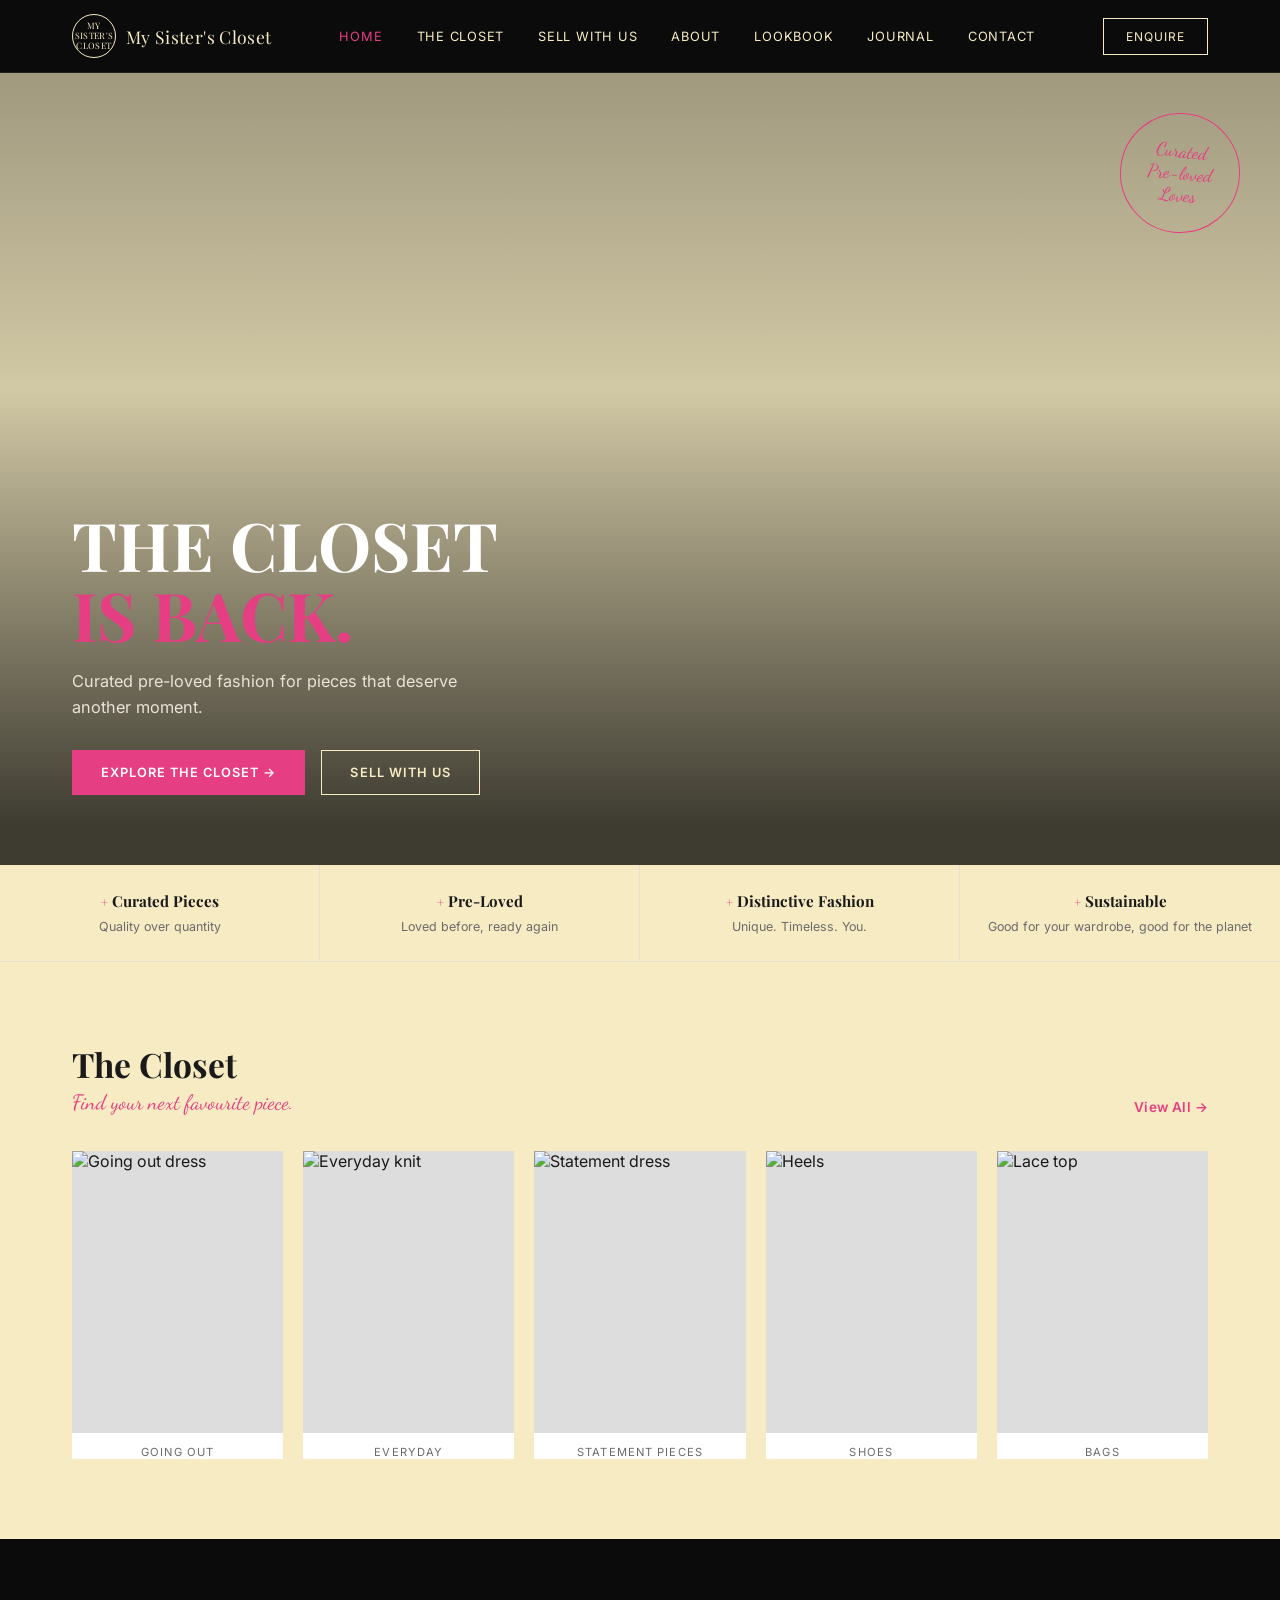
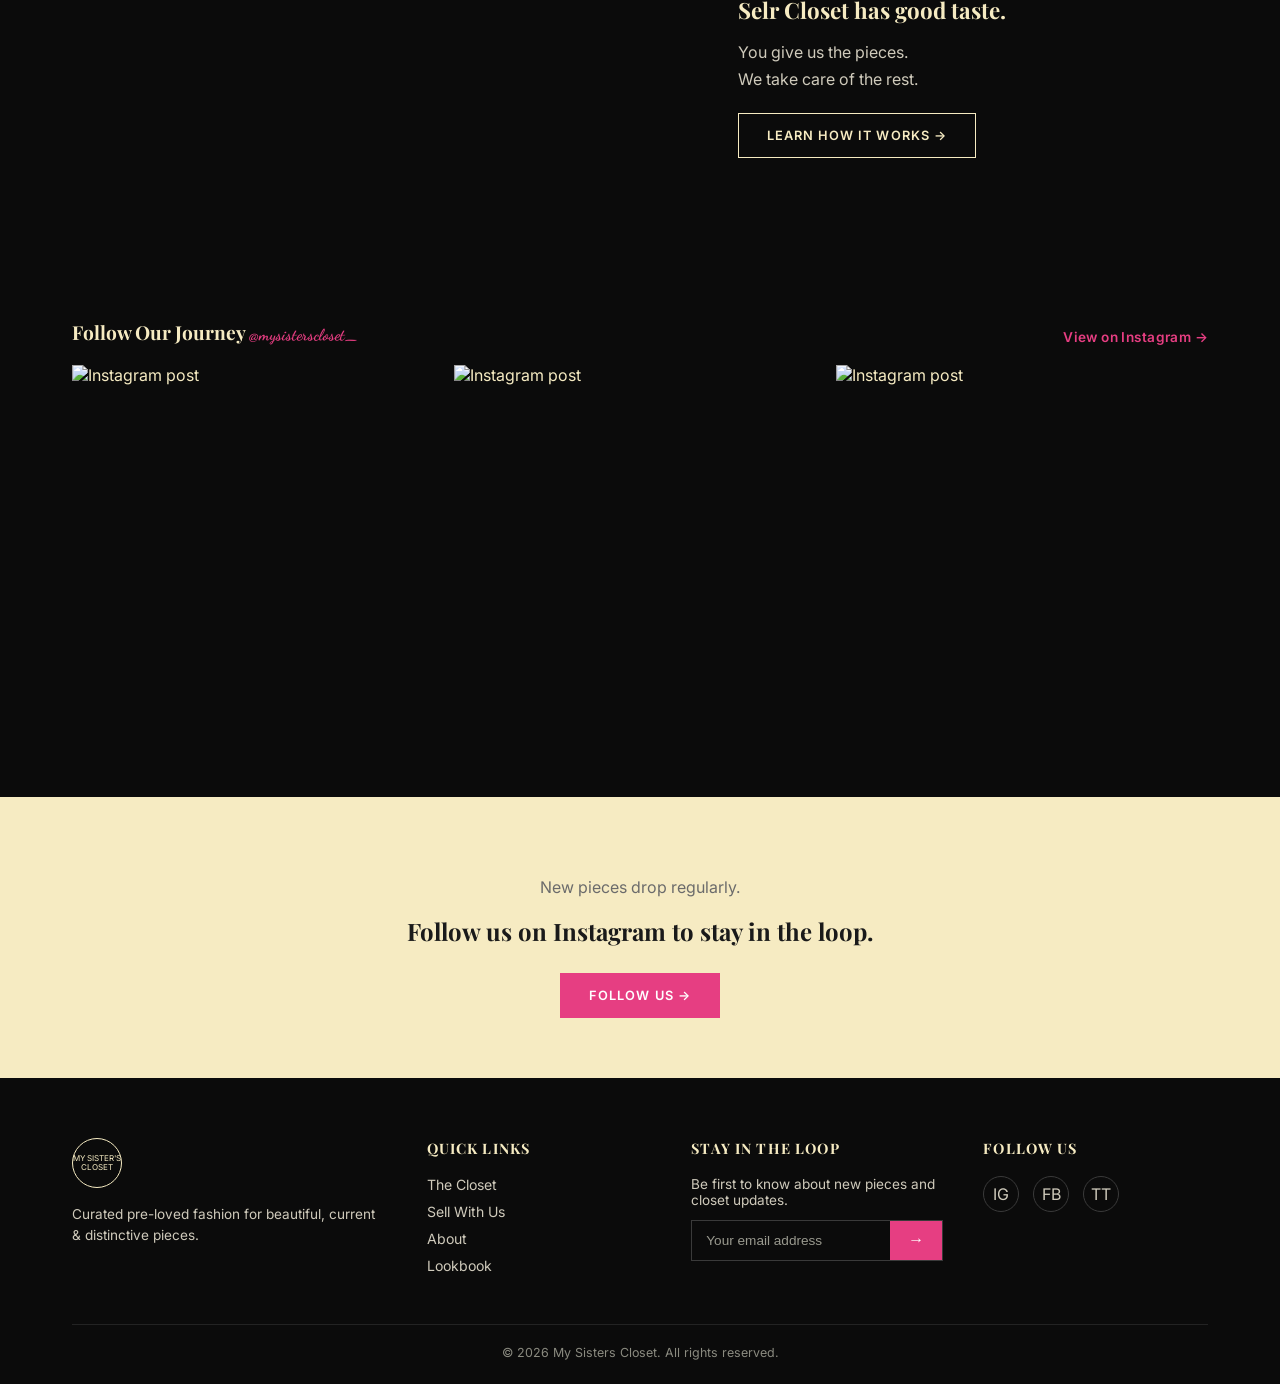
==== index.html @ 605d4361 "Initial build: My Sister's Closet website Co-Authored-By: Claude Sonnet 5 <noreply@anthropic.com>" ====
<!DOCTYPE html>
<html lang="en">
<head>
<meta charset="UTF-8">
<meta name="viewport" content="width=device-width, initial-scale=1.0">
<title>My Sister's Closet — Curated Pre-Loved Fashion</title>
<meta name="description" content="My Sister's Closet — curated pre-loved fashion for pieces that deserve another moment. The closet is back.">
<link rel="stylesheet" href="css/style.css">
</head>
<body>

<header class="site-header">
  <div class="header-inner">
    <a href="index.html" class="logo">
      <span class="badge">MY SISTER'S<br>CLOSET</span>
      My Sister's Closet
    </a>
    <nav class="nav-links">
      <a href="index.html" class="active">Home</a>
      <a href="pages/closet.html">The Closet</a>
      <a href="pages/sell.html">Sell With Us</a>
      <a href="pages/about.html">About</a>
      <a href="pages/lookbook.html">Lookbook</a>
      <a href="pages/journal.html">Journal</a>
      <a href="pages/contact.html">Contact</a>
    </nav>
    <a href="pages/contact.html" class="header-cta">Enquire</a>
    <button class="nav-toggle" aria-label="Open menu">&#9776;</button>
  </div>
</header>

<div class="mobile-nav">
  <button class="close-btn" aria-label="Close menu">&times;</button>
  <a href="index.html">Home</a>
  <a href="pages/closet.html">The Closet</a>
  <a href="pages/sell.html">Sell With Us</a>
  <a href="pages/about.html">About</a>
  <a href="pages/lookbook.html">Lookbook</a>
  <a href="pages/journal.html">Journal</a>
  <a href="pages/contact.html">Contact</a>
</div>

<section class="hero" style="background-image:url('https://images.unsplash.com/photo-1483985988355-763728e1935b?auto=format&fit=crop&w=1600&q=80');">
  <div class="hero-stamp">Curated<br>Pre-loved<br>Loves</div>
  <div class="hero-content">
    <h1>THE CLOSET<br><span class="accent">IS BACK.</span></h1>
    <p>Curated pre-loved fashion for pieces that deserve another moment.</p>
    <div class="hero-actions">
      <a href="pages/closet.html" class="btn btn-primary">Explore the Closet &rarr;</a>
      <a href="pages/sell.html" class="btn btn-outline-light">Sell With Us</a>
    </div>
  </div>
</section>

<div class="feature-strip">
  <div><strong><span class="plus">+</span> Curated Pieces</strong><span>Quality over quantity</span></div>
  <div><strong><span class="plus">+</span> Pre-Loved</strong><span>Loved before, ready again</span></div>
  <div><strong><span class="plus">+</span> Distinctive Fashion</strong><span>Unique. Timeless. You.</span></div>
  <div><strong><span class="plus">+</span> Sustainable</strong><span>Good for your wardrobe, good for the planet</span></div>
</div>

<section class="section">
  <div class="container">
    <div class="section-head">
      <div>
        <h2>The Closet</h2>
        <span class="eyebrow">Find your next favourite piece.</span>
      </div>
      <a href="pages/closet.html" class="text-link">View All &rarr;</a>
    </div>
    <div class="grid">
      <a href="pages/closet.html" class="card"><div class="img-wrap"><img src="https://images.unsplash.com/photo-1595777457583-95e059d581b8?auto=format&fit=crop&w=500&q=80" alt="Going out dress"></div><div class="label">Going Out</div></a>
      <a href="pages/closet.html" class="card"><div class="img-wrap"><img src="https://images.unsplash.com/photo-1520367445093-50dc08a59d9d?auto=format&fit=crop&w=500&q=80" alt="Everyday knit"></div><div class="label">Everyday</div></a>
      <a href="pages/closet.html" class="card"><div class="img-wrap"><img src="https://images.unsplash.com/photo-1483985988355-763728e1935b?auto=format&fit=crop&w=500&q=80" alt="Statement dress"></div><div class="label">Statement Pieces</div></a>
      <a href="pages/closet.html" class="card"><div class="img-wrap"><img src="https://images.unsplash.com/photo-1543163521-1bf539c55dd2?auto=format&fit=crop&w=500&q=80" alt="Heels"></div><div class="label">Shoes</div></a>
      <a href="pages/closet.html" class="card"><div class="img-wrap"><img src="https://images.unsplash.com/photo-1584917865442-de89df76afd3?auto=format&fit=crop&w=500&q=80" alt="Lace top"></div><div class="label">Bags</div></a>
    </div>
  </div>
</section>

<section class="band-dark">
  <div class="band-split">
    <div style="background:url('https://images.unsplash.com/photo-1445205170230-053b83016050?auto=format&fit=crop&w=900&q=80') center/cover;min-height:320px;"></div>
    <div>
      <h3>Selr Closet has good taste.</h3>
      <p>You give us the pieces.<br>We take care of the rest.</p>
      <a href="pages/sell.html" class="btn btn-outline-light">Learn How It Works &rarr;</a>
    </div>
  </div>
</section>

<section class="band-dark" style="padding:60px 0;">
  <div class="container">
    <div class="section-head" style="margin-bottom:20px;">
      <h3 style="font-size:1.2rem;">Follow Our Journey <span class="script" style="font-size:1rem;">@mysisterscloset_</span></h3>
      <a href="https://instagram.com" class="text-link" target="_blank" rel="noopener">View on Instagram &rarr;</a>
    </div>
    <div class="insta-strip">
      <img src="https://images.unsplash.com/photo-1490481651871-ab68de25d43d?auto=format&fit=crop&w=400&q=80" alt="Instagram post">
      <img src="https://images.unsplash.com/photo-1490114538077-0a7f8cb49891?auto=format&fit=crop&w=400&q=80" alt="Instagram post">
      <img src="https://images.unsplash.com/photo-1515372039744-b8f02a3ae446?auto=format&fit=crop&w=400&q=80" alt="Instagram post">
    </div>
  </div>
</section>

<section class="section" style="padding-bottom:0;">
  <div class="container" style="text-align:center;">
    <p style="color:var(--muted);margin-bottom:18px;">New pieces drop regularly.</p>
    <h3 style="margin-bottom:26px;font-size:1.5rem;">Follow us on Instagram to stay in the loop.</h3>
    <a href="pages/contact.html" class="btn btn-primary" style="margin-bottom:60px;">Follow Us &rarr;</a>
  </div>
</section>

<footer class="site-footer">
  <div class="container">
    <div class="footer-grid">
      <div>
        <div class="footer-logo">
          <span class="badge">MY SISTER'S<br>CLOSET</span>
        </div>
        <p style="font-size:.85rem;line-height:1.6;">Curated pre-loved fashion for beautiful, current & distinctive pieces.</p>
      </div>
      <div>
        <h5>Quick Links</h5>
        <ul>
          <li><a href="pages/closet.html">The Closet</a></li>
          <li><a href="pages/sell.html">Sell With Us</a></li>
          <li><a href="pages/about.html">About</a></li>
          <li><a href="pages/lookbook.html">Lookbook</a></li>
        </ul>
      </div>
      <div>
        <h5>Stay in the Loop</h5>
        <p style="font-size:.85rem;">Be first to know about new pieces and closet updates.</p>
        <form class="newsletter-form">
          <input type="email" placeholder="Your email address" required>
          <button type="submit" aria-label="Subscribe">&rarr;</button>
        </form>
      </div>
      <div>
        <h5>Follow Us</h5>
        <div class="social-row">
          <a href="https://instagram.com" target="_blank" rel="noopener">IG</a>
          <a href="https://facebook.com" target="_blank" rel="noopener">FB</a>
          <a href="https://tiktok.com" target="_blank" rel="noopener">TT</a>
        </div>
      </div>
    </div>
    <div class="footer-bottom">&copy; <span id="year"></span> My Sisters Closet. All rights reserved.</div>
  </div>
</footer>

<script src="js/main.js"></script>
</body>
</html>
---- css/style.css ----
/* My Sister's Closet — shared styles */
@import url('https://fonts.googleapis.com/css2?family=Playfair+Display:ital,wght@0,400;0,500;0,600;0,700;1,500&family=Inter:wght@300;400;500;600;700&family=Dancing+Script:wght@600;700&display=swap');

:root{
  --black:#0b0b0b;
  --cream:#f6ebc2;
  --pink:#e63e82;
  --pink-soft:#eeb6c3;
  --white:#ffffff;
  --ink:#1a1a1a;
  --muted:#6b6b6b;
  --line:#e7e0cf;
  --max:1200px;
  --radius:2px;
}

*{box-sizing:border-box;margin:0;padding:0;}
html{scroll-behavior:smooth;}
body{
  font-family:'Inter',sans-serif;
  color:var(--ink);
  background:var(--cream);
  -webkit-font-smoothing:antialiased;
  overflow-x:hidden;
}
img{max-width:100%;display:block;}
a{color:inherit;text-decoration:none;}
ul{list-style:none;}

h1,h2,h3,.font-serif{font-family:'Playfair Display',serif;}
.script{font-family:'Dancing Script',cursive;color:var(--pink);}

.container{max-width:var(--max);margin:0 auto;padding:0 32px;}

/* Buttons */
.btn{
  display:inline-flex;align-items:center;gap:8px;
  padding:14px 28px;font-size:.8rem;letter-spacing:.08em;text-transform:uppercase;
  border:1px solid transparent;cursor:pointer;transition:all .25s ease;font-weight:600;
}
.btn-primary{background:var(--pink);color:var(--white);}
.btn-primary:hover{background:#c72f6c;}
.btn-dark{background:var(--black);color:var(--white);}
.btn-dark:hover{background:#000;opacity:.85;}
.btn-outline{background:transparent;border-color:var(--black);color:var(--black);}
.btn-outline:hover{background:var(--black);color:var(--white);}
.btn-outline-light{background:transparent;border-color:var(--cream);color:var(--cream);}
.btn-outline-light:hover{background:var(--cream);color:var(--black);}
.text-link{display:inline-flex;align-items:center;gap:6px;color:var(--pink);font-weight:600;font-size:.85rem;letter-spacing:.03em;}
.text-link:hover{gap:10px;}

/* Header */
.site-header{
  position:sticky;top:0;z-index:100;
  background:var(--black);color:var(--cream);
  border-bottom:1px solid #232323;
}
.header-inner{
  display:flex;align-items:center;justify-content:space-between;
  padding:14px 32px;max-width:var(--max);margin:0 auto;
}
.logo{display:flex;align-items:center;gap:10px;font-family:'Playfair Display',serif;font-size:1.1rem;letter-spacing:.02em;}
.logo .badge{
  width:44px;height:44px;border-radius:50%;border:1.5px solid var(--cream);
  display:flex;align-items:center;justify-content:center;font-size:.55rem;text-align:center;line-height:1.1;
}
.nav-links{display:flex;gap:34px;font-size:.8rem;letter-spacing:.06em;text-transform:uppercase;}
.nav-links a{position:relative;padding:4px 0;}
.nav-links a:hover, .nav-links a.active{color:var(--pink);}
.header-cta{border:1px solid var(--cream);padding:10px 22px;font-size:.75rem;letter-spacing:.08em;text-transform:uppercase;}
.header-cta:hover{background:var(--cream);color:var(--black);}
.nav-toggle{display:none;background:none;border:none;color:var(--cream);font-size:1.5rem;cursor:pointer;}

/* Hero */
.hero{
  position:relative;min-height:88vh;display:flex;align-items:flex-end;
  background-size:cover;background-position:center;color:var(--white);
}
.hero::after{
  content:"";position:absolute;inset:0;
  background:linear-gradient(0deg,rgba(0,0,0,.75) 5%,rgba(0,0,0,.15) 60%,rgba(0,0,0,.35) 100%);
  z-index:0;
}
.hero-content{position:relative;z-index:1;padding:70px 32px;max-width:var(--max);margin:0 auto;width:100%;}
.hero-content h1{font-size:clamp(2.4rem,6vw,4.2rem);line-height:1.05;font-weight:700;}
.hero-content h1 .accent{color:var(--pink);}
.hero-content p{max-width:440px;margin:18px 0 30px;color:#e8e3d6;font-size:1.02rem;line-height:1.6;}
.hero-actions{display:flex;gap:16px;flex-wrap:wrap;}
.hero-stamp{
  position:absolute;top:40px;right:40px;z-index:1;
  width:120px;height:120px;border:1px solid var(--pink);border-radius:50%;
  display:flex;align-items:center;justify-content:center;text-align:center;
  color:var(--pink);font-family:'Dancing Script',cursive;font-size:1.15rem;transform:rotate(6deg);
}

/* Feature strip */
.feature-strip{
  display:grid;grid-template-columns:repeat(4,1fr);
  border-bottom:1px solid var(--line);background:var(--cream);
}
.feature-strip div{
  padding:26px 20px;text-align:center;border-right:1px solid var(--line);
}
.feature-strip div:last-child{border-right:none;}
.feature-strip strong{display:block;font-family:'Playfair Display',serif;font-size:.95rem;margin-bottom:4px;}
.feature-strip span{font-size:.78rem;color:var(--muted);}
.feature-strip .plus{color:var(--pink);}

/* Section headings */
.section{padding:80px 0;}
.section-head{display:flex;justify-content:space-between;align-items:flex-end;margin-bottom:36px;flex-wrap:wrap;gap:16px;}
.section-head h2{font-size:2.1rem;}
.eyebrow{color:var(--pink);font-family:'Dancing Script',cursive;font-size:1.3rem;display:block;margin-top:4px;}

/* Product grid */
.grid{display:grid;grid-template-columns:repeat(5,1fr);gap:20px;}
.card{background:var(--white);overflow:hidden;position:relative;transition:transform .3s ease;}
.card:hover{transform:translateY(-4px);}
.card .img-wrap{aspect-ratio:3/4;overflow:hidden;background:#ddd;}
.card img{width:100%;height:100%;object-fit:cover;transition:transform .5s ease;}
.card:hover img{transform:scale(1.06);}
.card .label{
  padding:12px 4px 0;font-size:.7rem;letter-spacing:.1em;text-transform:uppercase;color:var(--muted);text-align:center;
}
.card .tag{
  position:absolute;top:10px;left:10px;background:var(--pink);color:#fff;
  font-size:.62rem;letter-spacing:.06em;text-transform:uppercase;padding:4px 9px;
}

/* Dark band */
.band-dark{background:var(--black);color:var(--cream);}
.band-split{display:grid;grid-template-columns:1.2fr 1fr;}
.band-split > div{padding:56px 40px;}
.band-split h3{font-size:1.4rem;margin-bottom:14px;}
.band-split p{color:#cfcabb;line-height:1.7;margin-bottom:20px;}
.insta-strip{display:grid;grid-template-columns:repeat(3,1fr);gap:10px;margin-top:20px;}
.insta-strip img{aspect-ratio:1/1;object-fit:cover;}

/* Journal */
.journal-grid{display:grid;grid-template-columns:repeat(3,1fr);gap:28px;}
.journal-card img{aspect-ratio:4/3;object-fit:cover;margin-bottom:16px;}
.journal-card .date{font-size:.72rem;letter-spacing:.08em;text-transform:uppercase;color:var(--pink);margin-bottom:8px;}
.journal-card h4{font-size:1.15rem;margin-bottom:10px;line-height:1.35;}

/* Footer */
.site-footer{background:var(--black);color:#cfcabb;padding:60px 0 24px;}
.footer-grid{display:grid;grid-template-columns:1.4fr 1fr 1fr 1fr;gap:40px;margin-bottom:40px;}
.footer-grid h5{color:var(--cream);font-family:'Playfair Display',serif;font-size:.9rem;letter-spacing:.08em;text-transform:uppercase;margin-bottom:18px;}
.footer-grid li{margin-bottom:10px;font-size:.88rem;}
.footer-grid li a:hover{color:var(--pink);}
.footer-logo{display:flex;align-items:center;gap:12px;margin-bottom:16px;}
.footer-logo .badge{width:50px;height:50px;border-radius:50%;border:1.5px solid var(--cream);display:flex;align-items:center;justify-content:center;font-size:.5rem;text-align:center;line-height:1.1;color:var(--cream);}
.newsletter-form{display:flex;margin-top:12px;border:1px solid #3a3a3a;}
.newsletter-form input{flex:1;background:transparent;border:none;padding:12px 14px;color:var(--cream);font-size:.85rem;}
.newsletter-form input::placeholder{color:#9a9a8f;}
.newsletter-form button{background:var(--pink);color:#fff;border:none;padding:0 18px;cursor:pointer;font-size:1rem;}
.social-row{display:flex;gap:14px;margin-top:16px;}
.social-row a{width:36px;height:36px;border:1px solid #3a3a3a;border-radius:50%;display:flex;align-items:center;justify-content:center;}
.social-row a:hover{border-color:var(--pink);color:var(--pink);}
.footer-bottom{border-top:1px solid #232323;padding-top:20px;text-align:center;font-size:.78rem;color:#8b8b80;}

/* Page hero (interior pages) */
.page-hero{padding:80px 0 40px;text-align:center;background:var(--cream);}
.page-hero h1{font-size:2.6rem;}
.page-hero .script{display:block;font-size:1.4rem;margin-top:6px;}

/* Filters */
.filter-row{display:flex;gap:10px;flex-wrap:wrap;justify-content:center;margin-bottom:40px;}
.filter-row button{
  padding:9px 20px;border:1px solid var(--black);background:transparent;font-size:.75rem;
  letter-spacing:.06em;text-transform:uppercase;cursor:pointer;transition:.2s;
}
.filter-row button.active,.filter-row button:hover{background:var(--black);color:var(--white);}

/* Steps */
.steps{display:grid;grid-template-columns:repeat(3,1fr);gap:30px;margin:50px 0;}
.step{text-align:center;padding:0 20px;}
.step .num{
  width:64px;height:64px;border:1.5px solid var(--pink);border-radius:50%;
  display:flex;align-items:center;justify-content:center;margin:0 auto 18px;
  font-family:'Playfair Display',serif;color:var(--pink);font-size:1.2rem;
}
.step h4{margin-bottom:10px;font-size:1.05rem;}
.step p{color:var(--muted);font-size:.92rem;line-height:1.6;}

.cta-band{
  background:var(--black);color:var(--cream);text-align:center;padding:60px 32px;
}
.cta-band h3{font-size:1.7rem;margin-bottom:22px;}

/* Timeline (about) */
.timeline{display:flex;justify-content:space-between;position:relative;margin:60px 0 20px;padding:0 20px;}
.timeline::before{content:"";position:absolute;top:14px;left:0;right:0;height:1px;background:#3a3a3a;}
.timeline .point{position:relative;text-align:center;flex:1;}
.timeline .dot{width:11px;height:11px;border-radius:50%;background:var(--pink);margin:0 auto 14px;position:relative;z-index:1;}
.timeline .year{font-family:'Playfair Display',serif;font-size:1.3rem;color:var(--cream);}
.timeline .desc{font-size:.82rem;color:#a9a495;margin-top:4px;}

/* Contact */
.contact-wrap{display:grid;grid-template-columns:1fr 1fr;gap:60px;}
.contact-info li{margin-bottom:22px;font-size:.95rem;line-height:1.6;}
.contact-info .k{color:var(--pink);font-size:.72rem;text-transform:uppercase;letter-spacing:.08em;display:block;margin-bottom:4px;}
form.contact-form{display:flex;flex-direction:column;gap:16px;}
form.contact-form input, form.contact-form textarea{
  border:1px solid var(--line);background:var(--white);padding:14px 16px;font-family:inherit;font-size:.92rem;
}
form.contact-form textarea{min-height:130px;resize:vertical;}
form.contact-form button{align-self:flex-start;}

/* Lookbook */
.lookbook-grid{columns:4;column-gap:16px;}
.lookbook-grid img{margin-bottom:16px;width:100%;break-inside:avoid;}

/* Responsive */
@media(max-width:1024px){
  .grid{grid-template-columns:repeat(3,1fr);}
  .feature-strip{grid-template-columns:repeat(2,1fr);}
  .feature-strip div:nth-child(2){border-right:none;}
  .band-split{grid-template-columns:1fr;}
  .footer-grid{grid-template-columns:1fr 1fr;}
  .journal-grid{grid-template-columns:1fr 1fr;}
  .contact-wrap{grid-template-columns:1fr;}
  .lookbook-grid{columns:3;}
  .steps{grid-template-columns:1fr;}
}
@media(max-width:720px){
  .nav-links,.header-cta{display:none;}
  .nav-toggle{display:block;}
  .grid{grid-template-columns:repeat(2,1fr);}
  .footer-grid{grid-template-columns:1fr;}
  .journal-grid{grid-template-columns:1fr;}
  .lookbook-grid{columns:2;}
  .timeline{flex-direction:column;gap:24px;}
  .timeline::before{display:none;}
  .hero-stamp{width:90px;height:90px;font-size:.9rem;top:20px;right:20px;}
}

/* Mobile nav drawer */
.mobile-nav{
  display:none;position:fixed;inset:0;background:var(--black);z-index:200;
  flex-direction:column;padding:80px 32px;gap:26px;
}
.mobile-nav.open{display:flex;}
.mobile-nav a{color:var(--cream);font-size:1.1rem;text-transform:uppercase;letter-spacing:.06em;}
.mobile-nav .close-btn{position:absolute;top:24px;right:28px;background:none;border:none;color:var(--cream);font-size:1.8rem;cursor:pointer;}
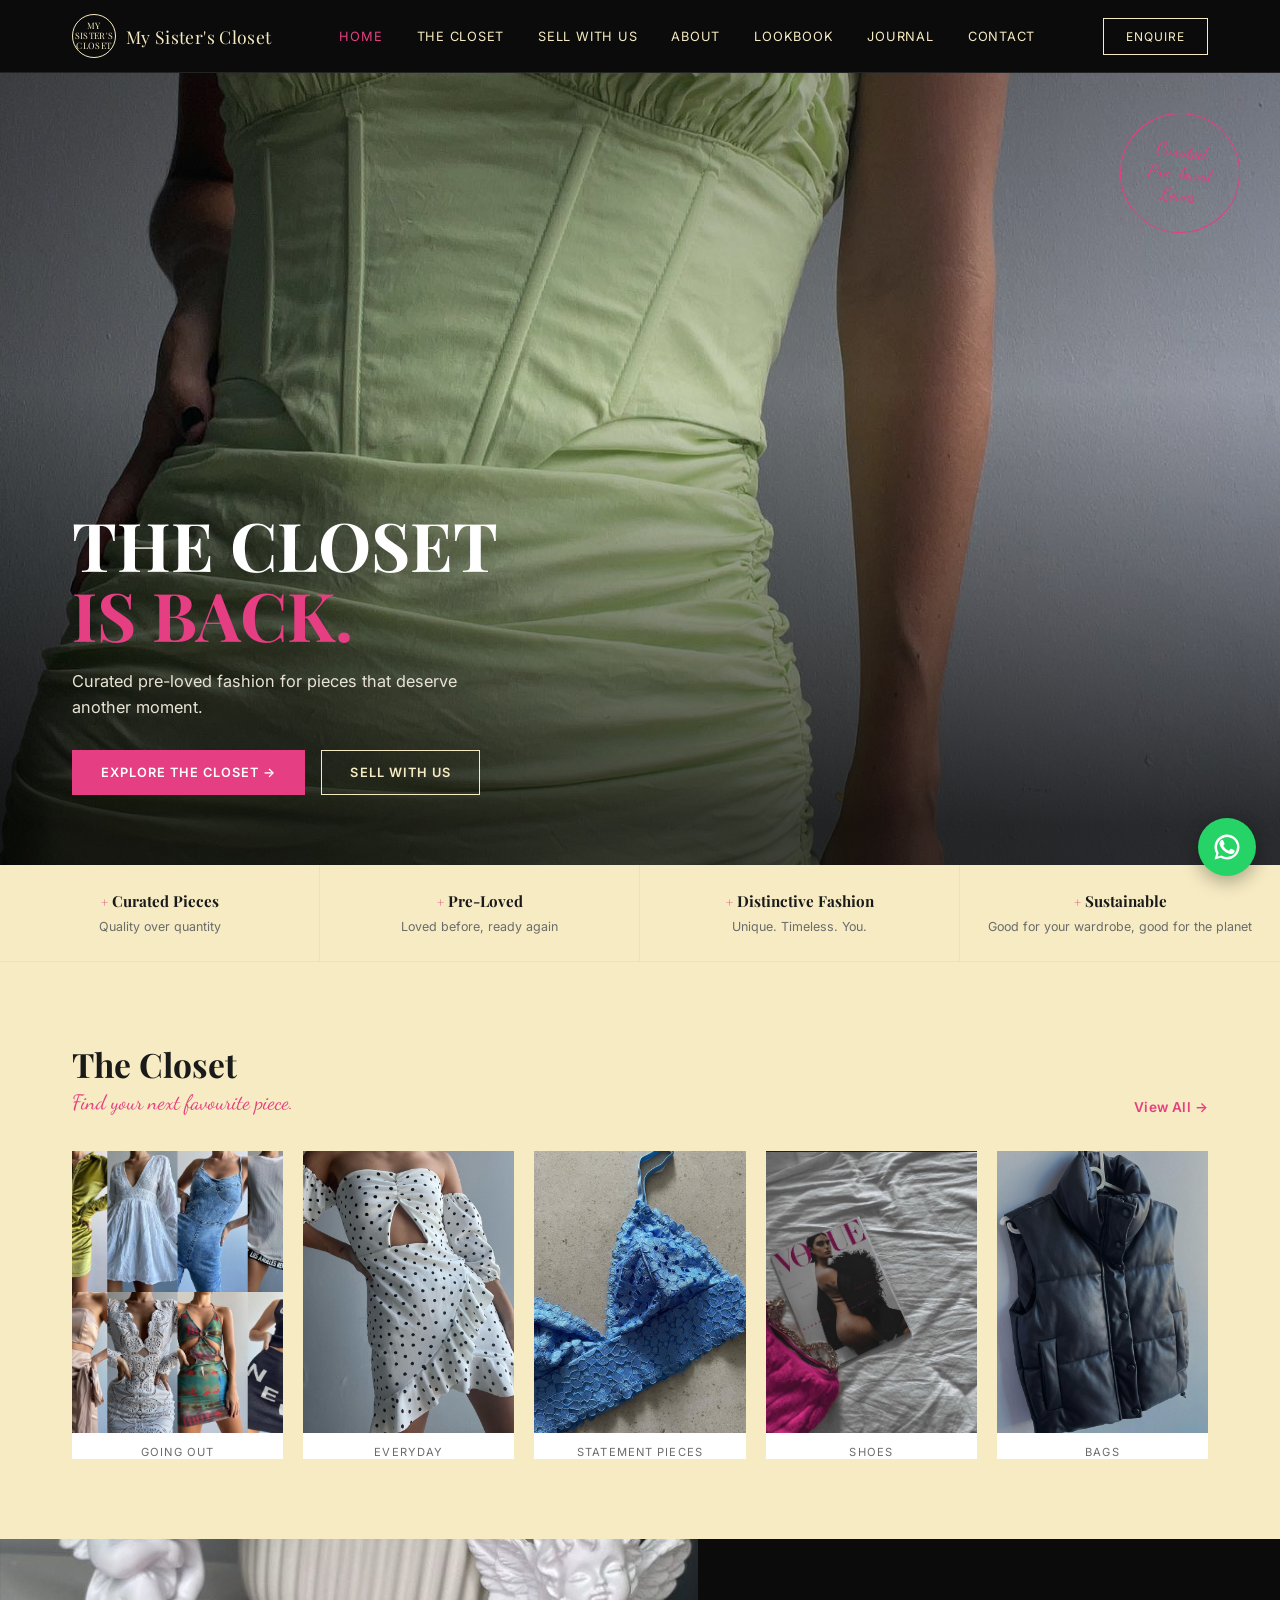
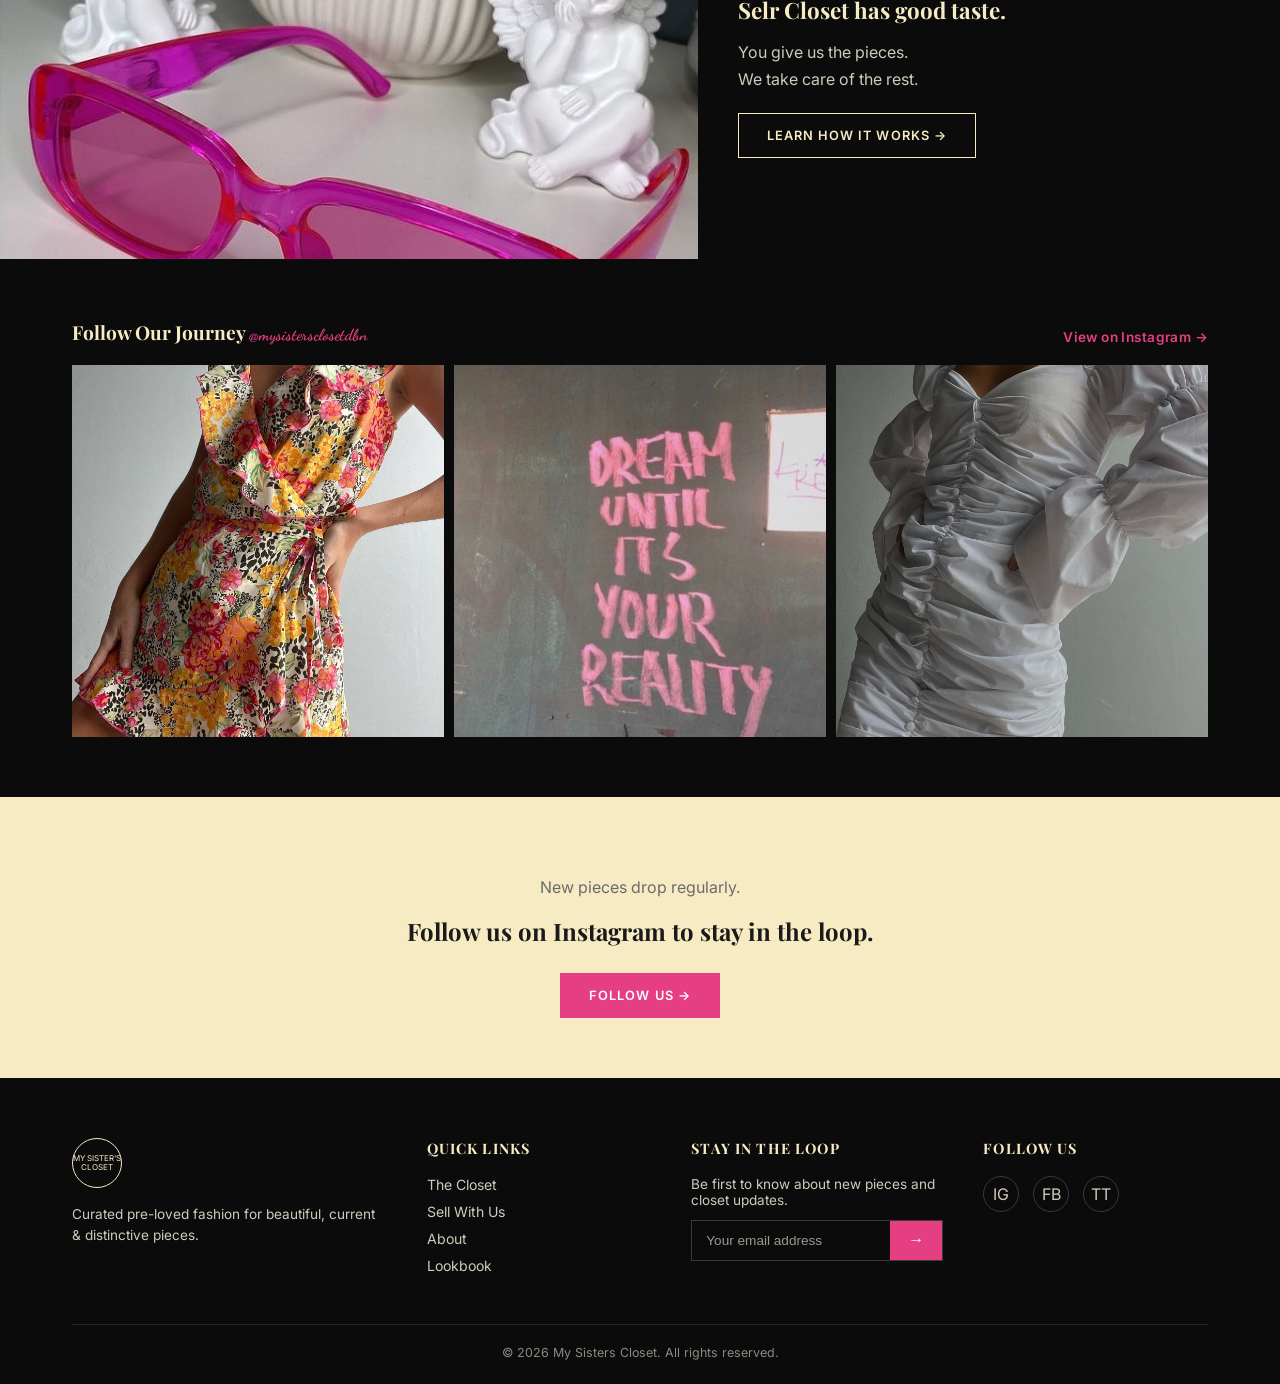
==== commit eac08fa8: "Add real Instagram photos, floating WhatsApp button, correct socials - Replace placeholder Unsplash " ====
--- a/index.html
+++ b/index.html
@@ -40,7 +40,7 @@
   <a href="pages/contact.html">Contact</a>
 </div>
 
-<section class="hero" style="background-image:url('https://images.unsplash.com/photo-1483985988355-763728e1935b?auto=format&fit=crop&w=1600&q=80');">
+<section class="hero" style="background-image:url('assets/post-01.jpg');">
   <div class="hero-stamp">Curated<br>Pre-loved<br>Loves</div>
   <div class="hero-content">
     <h1>THE CLOSET<br><span class="accent">IS BACK.</span></h1>
@@ -69,18 +69,18 @@
       <a href="pages/closet.html" class="text-link">View All &rarr;</a>
     </div>
     <div class="grid">
-      <a href="pages/closet.html" class="card"><div class="img-wrap"><img src="https://images.unsplash.com/photo-1595777457583-95e059d581b8?auto=format&fit=crop&w=500&q=80" alt="Going out dress"></div><div class="label">Going Out</div></a>
-      <a href="pages/closet.html" class="card"><div class="img-wrap"><img src="https://images.unsplash.com/photo-1520367445093-50dc08a59d9d?auto=format&fit=crop&w=500&q=80" alt="Everyday knit"></div><div class="label">Everyday</div></a>
-      <a href="pages/closet.html" class="card"><div class="img-wrap"><img src="https://images.unsplash.com/photo-1483985988355-763728e1935b?auto=format&fit=crop&w=500&q=80" alt="Statement dress"></div><div class="label">Statement Pieces</div></a>
-      <a href="pages/closet.html" class="card"><div class="img-wrap"><img src="https://images.unsplash.com/photo-1543163521-1bf539c55dd2?auto=format&fit=crop&w=500&q=80" alt="Heels"></div><div class="label">Shoes</div></a>
-      <a href="pages/closet.html" class="card"><div class="img-wrap"><img src="https://images.unsplash.com/photo-1584917865442-de89df76afd3?auto=format&fit=crop&w=500&q=80" alt="Lace top"></div><div class="label">Bags</div></a>
+      <a href="pages/closet.html" class="card"><div class="img-wrap"><img src="assets/post-02.jpg" alt="Going out dress"></div><div class="label">Going Out</div></a>
+      <a href="pages/closet.html" class="card"><div class="img-wrap"><img src="assets/post-03.jpg" alt="Everyday knit"></div><div class="label">Everyday</div></a>
+      <a href="pages/closet.html" class="card"><div class="img-wrap"><img src="assets/post-04.jpg" alt="Statement dress"></div><div class="label">Statement Pieces</div></a>
+      <a href="pages/closet.html" class="card"><div class="img-wrap"><img src="assets/post-05.jpg" alt="Heels"></div><div class="label">Shoes</div></a>
+      <a href="pages/closet.html" class="card"><div class="img-wrap"><img src="assets/post-06.jpg" alt="Lace top"></div><div class="label">Bags</div></a>
     </div>
   </div>
 </section>
 
 <section class="band-dark">
   <div class="band-split">
-    <div style="background:url('https://images.unsplash.com/photo-1445205170230-053b83016050?auto=format&fit=crop&w=900&q=80') center/cover;min-height:320px;"></div>
+    <div style="background:url('assets/post-07.jpg') center/cover;min-height:320px;"></div>
     <div>
       <h3>Selr Closet has good taste.</h3>
       <p>You give us the pieces.<br>We take care of the rest.</p>
@@ -92,13 +92,13 @@
 <section class="band-dark" style="padding:60px 0;">
   <div class="container">
     <div class="section-head" style="margin-bottom:20px;">
-      <h3 style="font-size:1.2rem;">Follow Our Journey <span class="script" style="font-size:1rem;">@mysisterscloset_</span></h3>
-      <a href="https://instagram.com" class="text-link" target="_blank" rel="noopener">View on Instagram &rarr;</a>
+      <h3 style="font-size:1.2rem;">Follow Our Journey <span class="script" style="font-size:1rem;">@mysistersclosetdbn</span></h3>
+      <a href="https://instagram.com/mysistersclosetdbn" class="text-link" target="_blank" rel="noopener">View on Instagram &rarr;</a>
     </div>
     <div class="insta-strip">
-      <img src="https://images.unsplash.com/photo-1490481651871-ab68de25d43d?auto=format&fit=crop&w=400&q=80" alt="Instagram post">
-      <img src="https://images.unsplash.com/photo-1490114538077-0a7f8cb49891?auto=format&fit=crop&w=400&q=80" alt="Instagram post">
-      <img src="https://images.unsplash.com/photo-1515372039744-b8f02a3ae446?auto=format&fit=crop&w=400&q=80" alt="Instagram post">
+      <img src="assets/post-08.jpg" alt="Instagram post">
+      <img src="assets/post-09.jpg" alt="Instagram post">
+      <img src="assets/post-10.jpg" alt="Instagram post">
     </div>
   </div>
 </section>
@@ -140,7 +140,7 @@
       <div>
         <h5>Follow Us</h5>
         <div class="social-row">
-          <a href="https://instagram.com" target="_blank" rel="noopener">IG</a>
+          <a href="https://instagram.com/mysistersclosetdbn" target="_blank" rel="noopener">IG</a>
           <a href="https://facebook.com" target="_blank" rel="noopener">FB</a>
           <a href="https://tiktok.com" target="_blank" rel="noopener">TT</a>
         </div>
@@ -150,6 +150,8 @@
   </div>
 </footer>
 
+<a href="https://wa.me/27824100830" class="whatsapp-float" target="_blank" rel="noopener" aria-label="Chat on WhatsApp"><svg viewBox="0 0 24 24"><path d="M17.472 14.382c-.297-.149-1.758-.867-2.03-.967-.273-.099-.471-.148-.67.15-.197.297-.767.966-.94 1.164-.173.199-.347.223-.644.075-.297-.15-1.255-.463-2.39-1.475-.883-.788-1.48-1.761-1.653-2.059-.173-.297-.018-.458.13-.606.134-.133.298-.347.446-.52.149-.174.198-.298.298-.497.099-.198.05-.371-.025-.52-.075-.149-.669-1.612-.916-2.207-.242-.579-.487-.5-.669-.51-.173-.008-.371-.01-.57-.01-.198 0-.52.074-.792.372-.272.297-1.04 1.016-1.04 2.479 0 1.462 1.065 2.875 1.213 3.074.149.198 2.096 3.2 5.077 4.487.709.306 1.262.489 1.694.626.712.226 1.36.194 1.872.118.571-.085 1.758-.719 2.006-1.413.248-.694.248-1.289.173-1.413-.074-.124-.272-.198-.57-.347z"/><path d="M12.001 2C6.478 2 2 6.477 2 12c0 1.876.52 3.63 1.42 5.13L2 22l4.995-1.394A9.947 9.947 0 0 0 12.001 22C17.523 22 22 17.523 22 12S17.523 2 12.001 2zm0 18.06a8.03 8.03 0 0 1-4.099-1.13l-.294-.174-3.076.86.828-3-.192-.31A8.038 8.038 0 1 1 20.06 12a8.05 8.05 0 0 1-8.059 8.06z"/></svg></a>
+
 <script src="js/main.js"></script>
 </body>
 </html>
--- a/css/style.css
+++ b/css/style.css
@@ -235,6 +235,20 @@
   .hero-stamp{width:90px;height:90px;font-size:.9rem;top:20px;right:20px;}
 }
 
+/* Floating WhatsApp */
+.whatsapp-float{
+  position:fixed;bottom:24px;right:24px;z-index:150;
+  width:58px;height:58px;border-radius:50%;background:#25D366;
+  display:flex;align-items:center;justify-content:center;
+  box-shadow:0 6px 18px rgba(0,0,0,.3);transition:transform .2s ease;
+}
+.whatsapp-float:hover{transform:scale(1.08);}
+.whatsapp-float svg{width:30px;height:30px;fill:#fff;}
+@media(max-width:720px){
+  .whatsapp-float{width:52px;height:52px;bottom:18px;right:18px;}
+  .whatsapp-float svg{width:26px;height:26px;}
+}
+
 /* Mobile nav drawer */
 .mobile-nav{
   display:none;position:fixed;inset:0;background:var(--black);z-index:200;
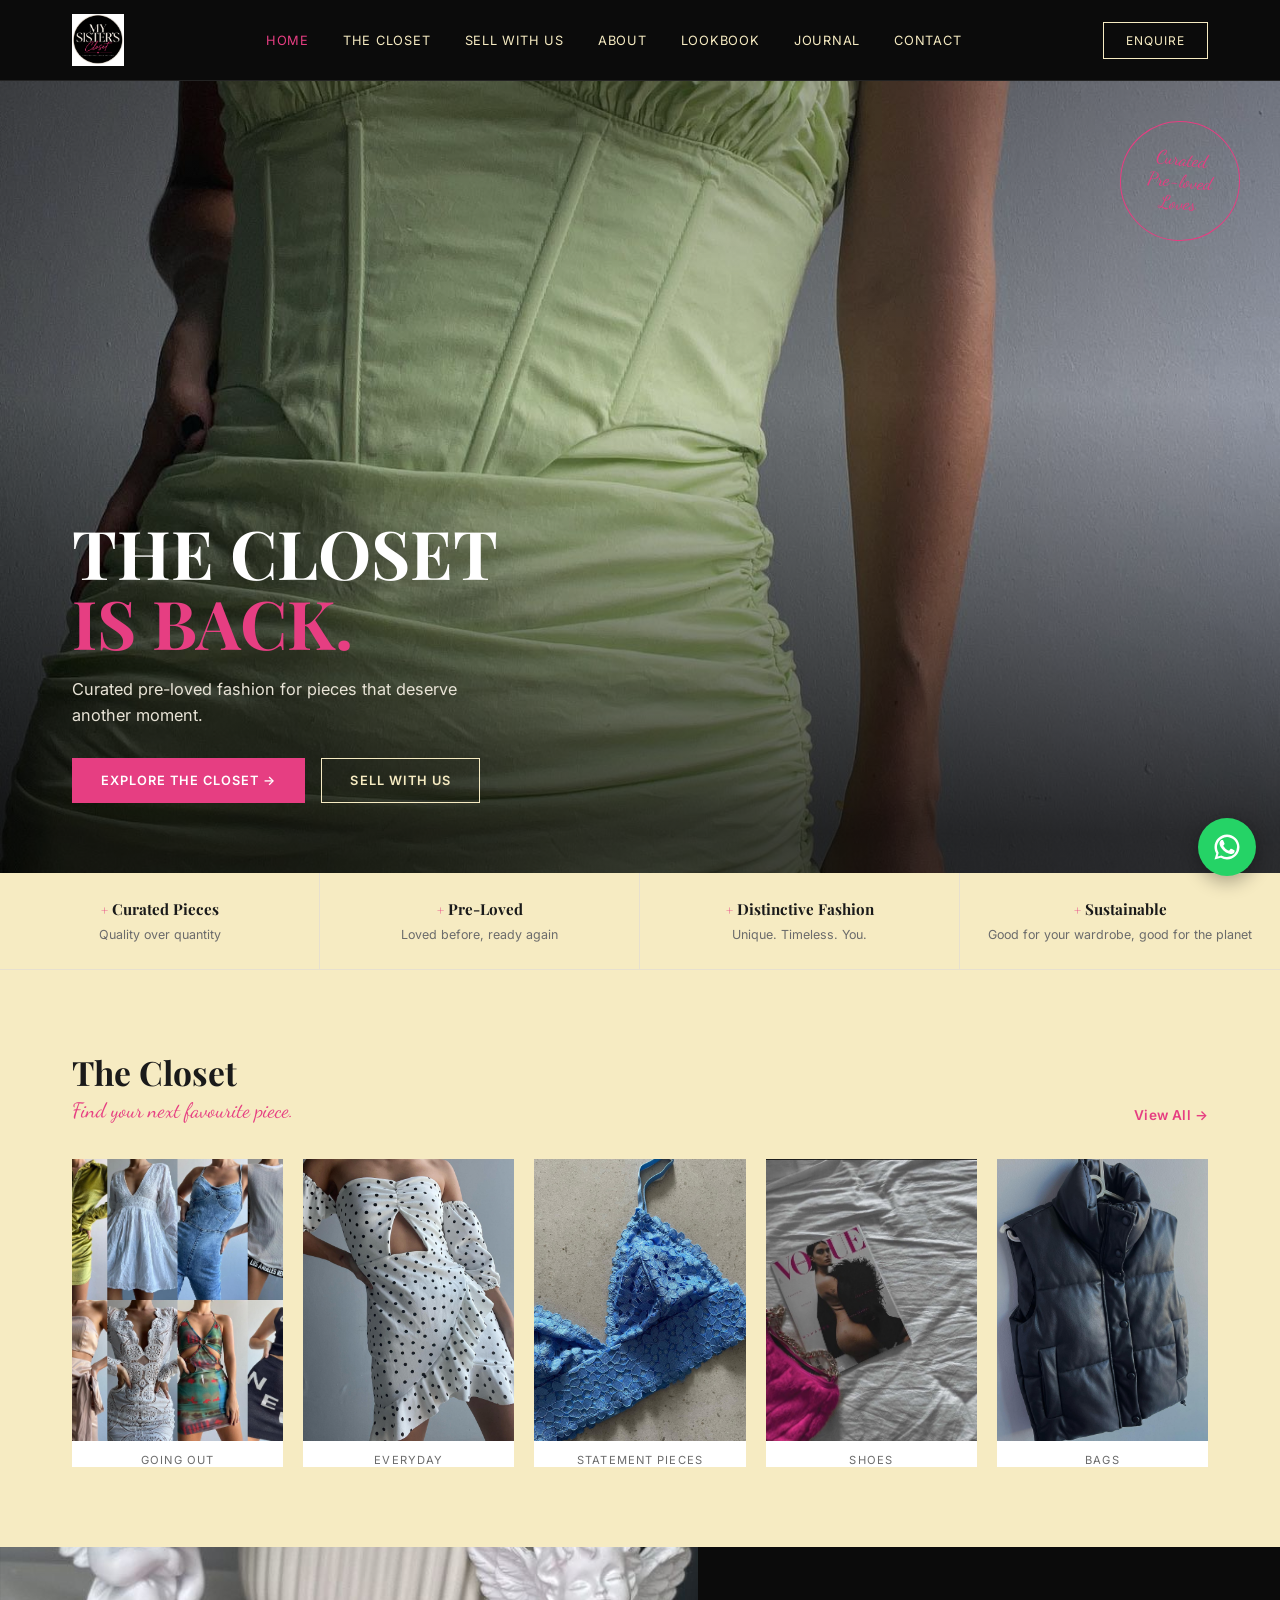
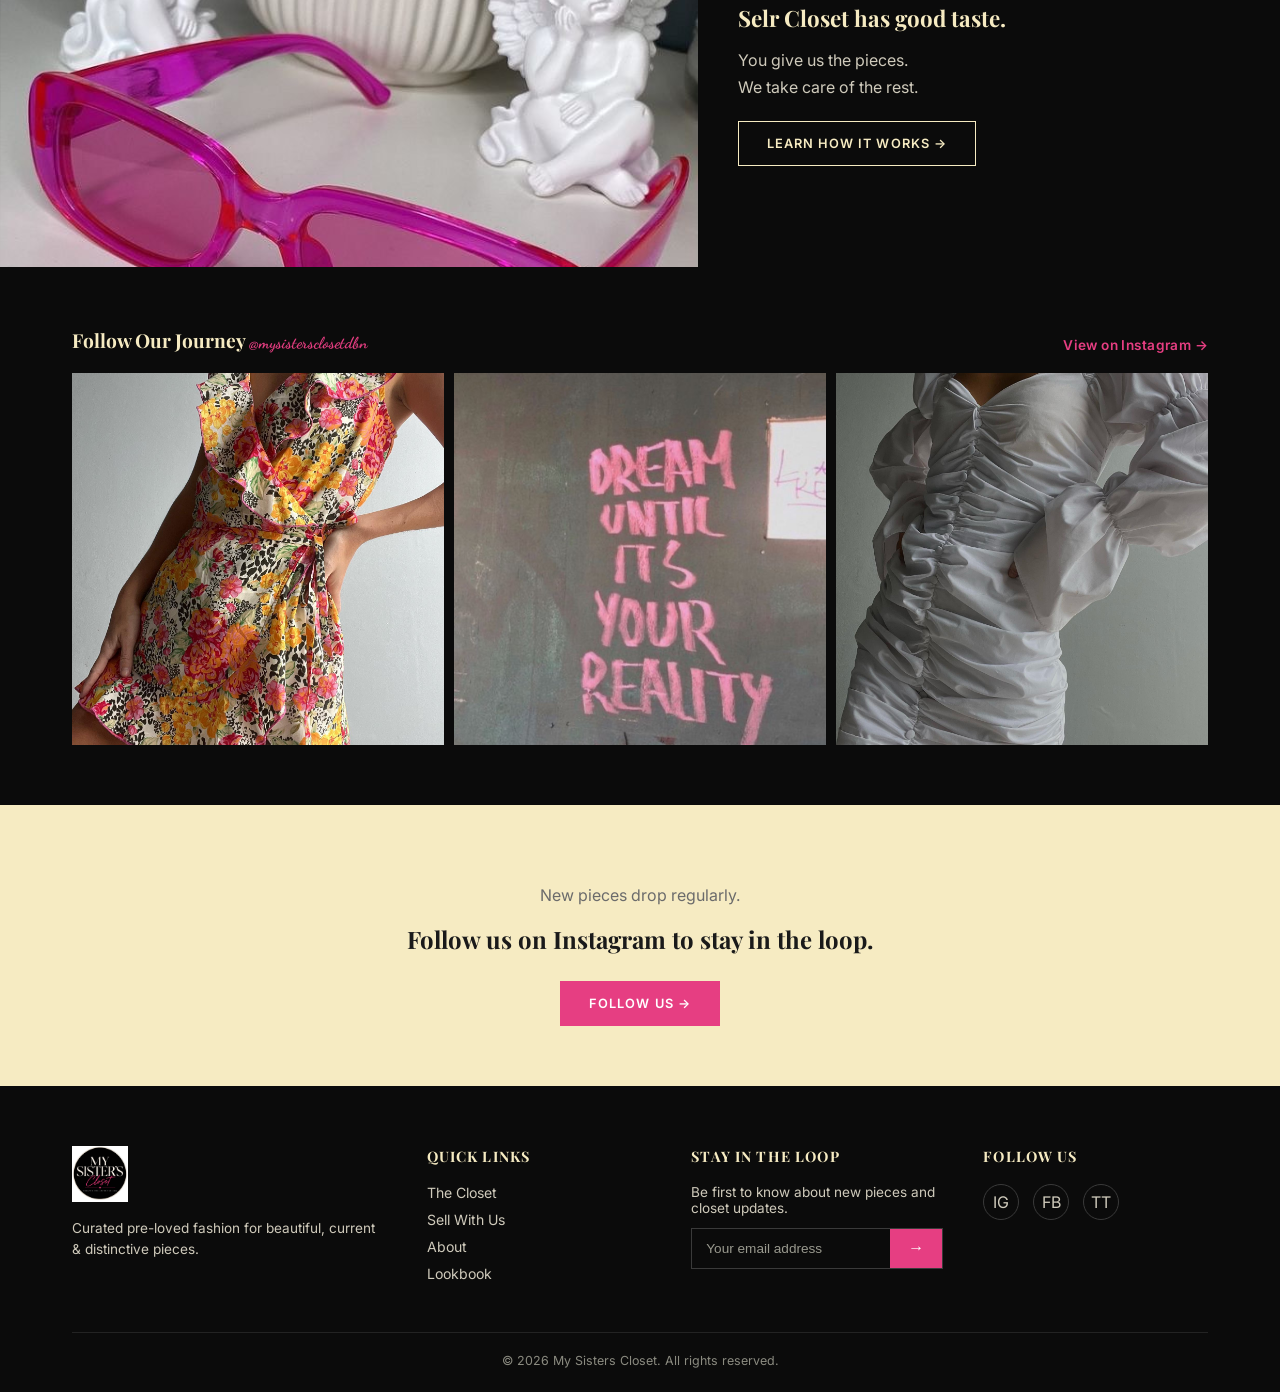
==== commit c52019a9: "Use real brand logo across site + favicon - Replace text/badge placeholder with the actual My Sister" ====
--- a/index.html
+++ b/index.html
@@ -5,6 +5,7 @@
 <meta name="viewport" content="width=device-width, initial-scale=1.0">
 <title>My Sister's Closet — Curated Pre-Loved Fashion</title>
 <meta name="description" content="My Sister's Closet — curated pre-loved fashion for pieces that deserve another moment. The closet is back.">
+<link rel="icon" type="image/png" href="assets/brand/favicon.png">
 <link rel="stylesheet" href="css/style.css">
 </head>
 <body>
@@ -12,8 +13,7 @@
 <header class="site-header">
   <div class="header-inner">
     <a href="index.html" class="logo">
-      <span class="badge">MY SISTER'S<br>CLOSET</span>
-      My Sister's Closet
+      <img src="assets/brand/logo.webp" alt="My Sister's Closet" class="logo-img">
     </a>
     <nav class="nav-links">
       <a href="index.html" class="active">Home</a>
@@ -116,7 +116,7 @@
     <div class="footer-grid">
       <div>
         <div class="footer-logo">
-          <span class="badge">MY SISTER'S<br>CLOSET</span>
+          <img src="assets/brand/logo.webp" alt="My Sister's Closet" class="footer-logo-img">
         </div>
         <p style="font-size:.85rem;line-height:1.6;">Curated pre-loved fashion for beautiful, current & distinctive pieces.</p>
       </div>
--- a/css/style.css
+++ b/css/style.css
@@ -64,6 +64,8 @@
   width:44px;height:44px;border-radius:50%;border:1.5px solid var(--cream);
   display:flex;align-items:center;justify-content:center;font-size:.55rem;text-align:center;line-height:1.1;
 }
+.logo-img{height:52px;width:auto;display:block;}
+.footer-logo-img{height:56px;width:auto;display:block;}
 .nav-links{display:flex;gap:34px;font-size:.8rem;letter-spacing:.06em;text-transform:uppercase;}
 .nav-links a{position:relative;padding:4px 0;}
 .nav-links a:hover, .nav-links a.active{color:var(--pink);}
